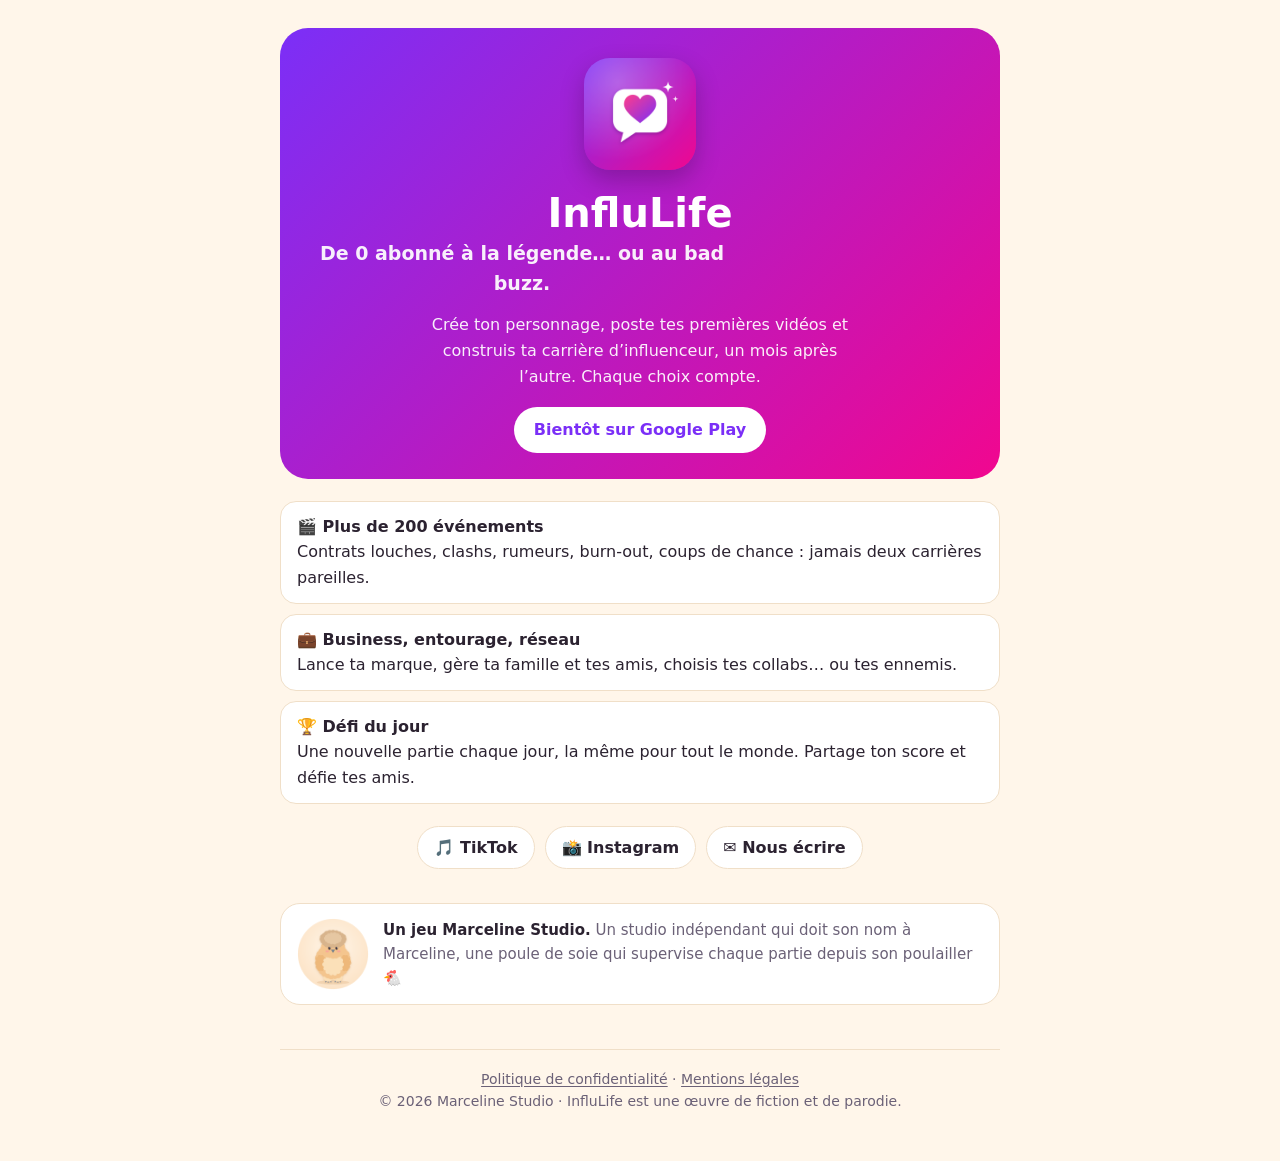
==== index.html @ 02477ced "Site Marceline Studio : accueil InfluLife, confidentialité, mentions légales, app-ads.txt Co-Authore" ====
<!DOCTYPE html>
<html lang="fr">
<head>
<meta charset="utf-8">
<meta name="viewport" content="width=device-width, initial-scale=1">
<title>InfluLife — deviens influenceur (ou pas) · Marceline Studio</title>
<meta name="description" content="InfluLife, le jeu où tu vis la carrière d’un influenceur : de ton premier abonné jusqu’à la gloire… ou jusqu’au bad buzz. Bientôt sur Google Play.">
<link rel="icon" href="img/influlife.png">
<link rel="stylesheet" href="style.css">
<style>
.hero2{background:var(--grad);color:#fff;border-radius:28px;padding:30px 22px 26px;text-align:center}
.hero2 img{width:112px;height:112px;border-radius:26px;box-shadow:0 10px 24px rgba(0,0,0,.22)}
.hero2 h1{font-size:40px;margin:14px 0 4px;line-height:1.05}
.hero2 .tag{font-size:19px;font-weight:700;margin:0 0 14px}
.hero2 p{opacity:.93;margin:0 auto 18px;max-width:440px}
.cta{display:inline-block;background:#fff;color:#7b2ff7;font-weight:800;border-radius:99px;padding:10px 20px}
.feat{display:grid;gap:10px;margin:22px 0}
.feat div{background:var(--card);border:1px solid var(--line);border-radius:16px;padding:12px 16px}
.feat b{display:block}
.studio{display:flex;gap:14px;align-items:center;margin-top:34px;background:var(--card);border:1px solid var(--line);border-radius:20px;padding:14px 16px}
.studio img{width:72px;height:72px;border-radius:50%;flex-shrink:0}
.studio p{margin:0;color:var(--soft);font-size:15px}
.studio b{color:var(--ink)}
</style>
</head>
<body>
<div class="wrap">
  <section class="hero2">
    <img src="img/influlife.png" alt="Icône du jeu InfluLife">
    <h1>InfluLife</h1>
    <p class="tag">De 0 abonné à la légende… ou au bad buzz.</p>
    <p>Crée ton personnage, poste tes premières vidéos et construis ta carrière d’influenceur, un mois après l’autre. Chaque choix compte.</p>
    <span class="cta">Bientôt sur Google Play</span>
  </section>

  <div class="feat">
    <div><b>🎬 Plus de 200 événements</b>Contrats louches, clashs, rumeurs, burn-out, coups de chance : jamais deux carrières pareilles.</div>
    <div><b>💼 Business, entourage, réseau</b>Lance ta marque, gère ta famille et tes amis, choisis tes collabs… ou tes ennemis.</div>
    <div><b>🏆 Défi du jour</b>Une nouvelle partie chaque jour, la même pour tout le monde. Partage ton score et défie tes amis.</div>
  </div>

  <div class="links">
    <a href="https://www.tiktok.com/@marceline_studio">🎵 TikTok</a>
    <a href="https://www.instagram.com/marceline_studio_officiel">📸 Instagram</a>
    <a href="mailto:marcelinestudio@outlook.fr">✉️ Nous écrire</a>
  </div>

  <div class="studio">
    <img src="img/marceline.png" alt="Marceline, la mascotte du studio">
    <p><b>Un jeu Marceline Studio.</b> Un studio indépendant qui doit son nom à Marceline, une poule de soie qui supervise chaque partie depuis son poulailler 🐔</p>
  </div>

  <footer class="site">
    <a href="confidentialite.html">Politique de confidentialité</a> ·
    <a href="mentions-legales.html">Mentions légales</a><br>
    © 2026 Marceline Studio · InfluLife est une œuvre de fiction et de parodie.
  </footer>
</div>
</body>
</html>
---- style.css ----
:root{--ink:#2b2230;--soft:#6b6177;--bg:#fff6ea;--card:#fff;--line:#f0dfc8;--accent:#c2621c;--grad:linear-gradient(135deg,#7b2ff7,#f1078f)}
*{box-sizing:border-box}
html{-webkit-text-size-adjust:100%}
body{margin:0;background:var(--bg);color:var(--ink);font:16px/1.6 system-ui,-apple-system,"Segoe UI",Roboto,Ubuntu,sans-serif}
a{color:var(--accent);text-underline-offset:2px}
.wrap{max-width:760px;margin:0 auto;padding:28px 20px 48px}
header.site{display:flex;align-items:center;gap:12px;margin-bottom:28px}
header.site img{width:44px;height:44px;border-radius:50%}
header.site a{color:var(--ink);text-decoration:none;font-weight:800;font-size:18px}
.hero{text-align:center;padding:12px 0 8px}
.hero img{width:180px;height:180px;border-radius:50%;box-shadow:0 10px 30px rgba(185,119,47,.25)}
.hero h1{font-size:34px;line-height:1.15;margin:18px 0 6px}
.hero p{color:var(--soft);margin:0 auto;max-width:460px}
.game{display:flex;gap:16px;align-items:center;background:var(--grad);color:#fff;border-radius:22px;padding:18px;margin:32px 0 14px}
.game img{width:84px;height:84px;border-radius:20px;flex-shrink:0;box-shadow:0 6px 16px rgba(0,0,0,.18)}
.game h2{margin:0 0 2px;font-size:22px}
.game p{margin:0;opacity:.92}
.badge{display:inline-block;margin-top:8px;background:rgba(255,255,255,.22);padding:3px 10px;border-radius:99px;font-size:13px;font-weight:700}
.links{display:flex;flex-wrap:wrap;gap:10px;justify-content:center;margin:22px 0}
.links a{background:var(--card);border:1px solid var(--line);border-radius:99px;padding:8px 16px;text-decoration:none;color:var(--ink);font-weight:700}
article h1{font-size:28px;line-height:1.2;margin:0 0 4px}
article .date{color:var(--soft);margin:0 0 24px}
article h2{font-size:20px;margin:30px 0 8px}
article .box{background:var(--card);border:1px solid var(--line);border-radius:16px;padding:14px 18px}
article ul{padding-left:20px}
footer.site{margin-top:44px;padding-top:18px;border-top:1px solid var(--line);color:var(--soft);font-size:14px;text-align:center}
footer.site a{color:var(--soft)}
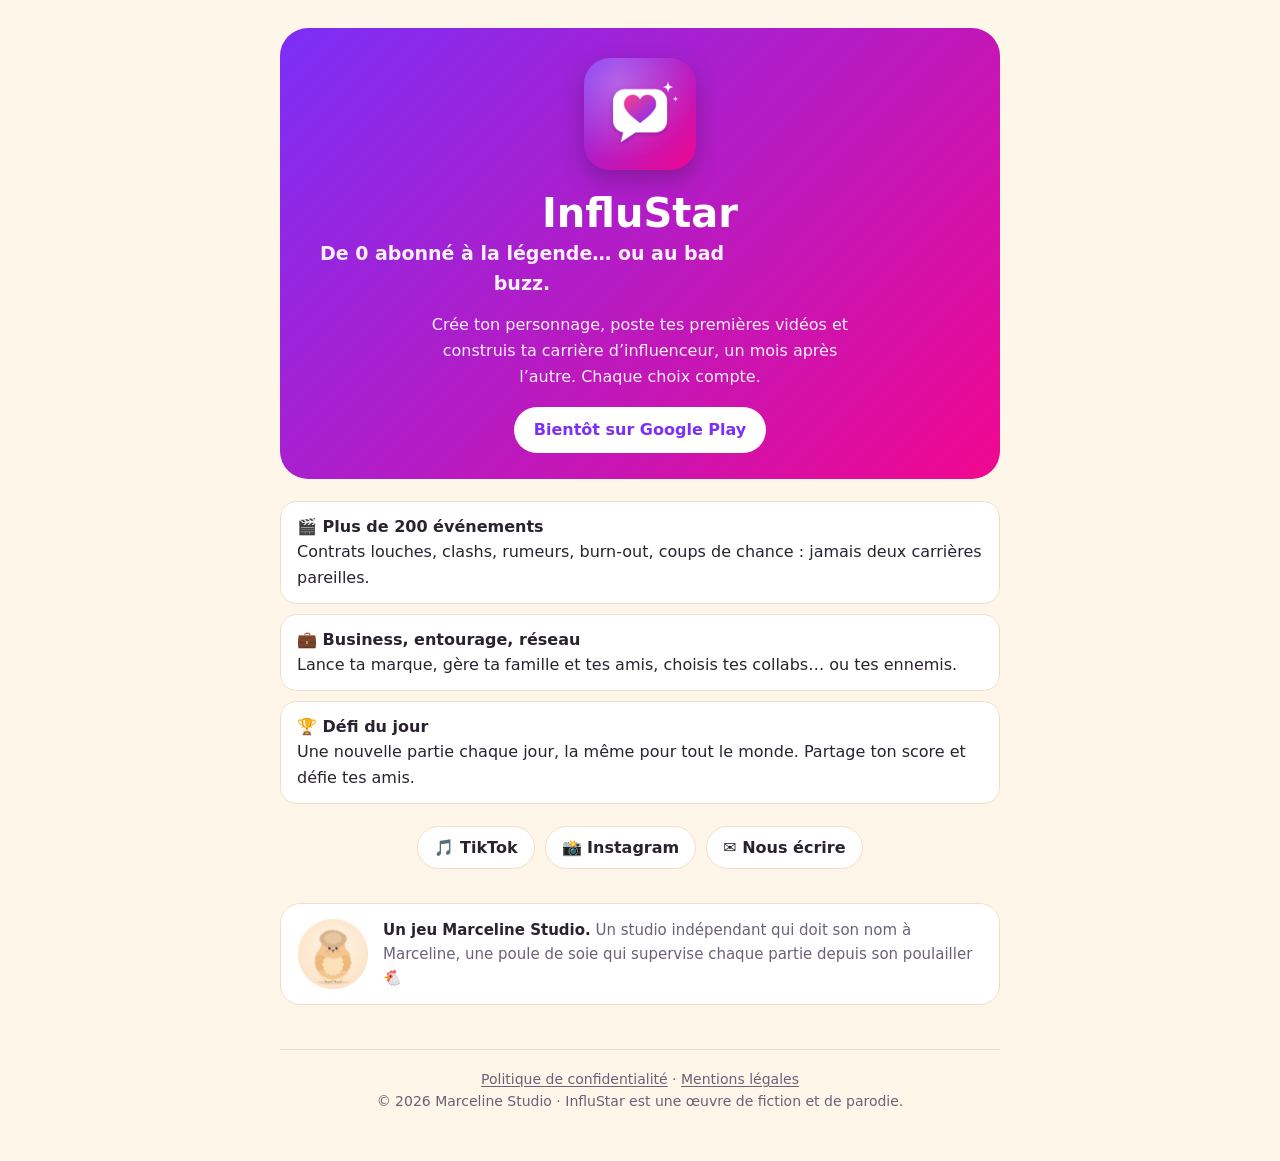
==== commit 4ce6b8ca: "Le jeu s'appelle désormais InfluStar Co-Authored-By: Claude Opus 5.5 <noreply@anthropic.com> Claude-" ====
--- a/index.html
+++ b/index.html
@@ -3,9 +3,9 @@
 <head>
 <meta charset="utf-8">
 <meta name="viewport" content="width=device-width, initial-scale=1">
-<title>InfluLife — deviens influenceur (ou pas) · Marceline Studio</title>
-<meta name="description" content="InfluLife, le jeu où tu vis la carrière d’un influenceur : de ton premier abonné jusqu’à la gloire… ou jusqu’au bad buzz. Bientôt sur Google Play.">
-<link rel="icon" href="img/influlife.png">
+<title>InfluStar — deviens influenceur (ou pas) · Marceline Studio</title>
+<meta name="description" content="InfluStar, le jeu où tu vis la carrière d’un influenceur : de ton premier abonné jusqu’à la gloire… ou jusqu’au bad buzz. Bientôt sur Google Play.">
+<link rel="icon" href="img/influstar.png">
 <link rel="stylesheet" href="style.css">
 <style>
 .hero2{background:var(--grad);color:#fff;border-radius:28px;padding:30px 22px 26px;text-align:center}
@@ -26,8 +26,8 @@
 <body>
 <div class="wrap">
   <section class="hero2">
-    <img src="img/influlife.png" alt="Icône du jeu InfluLife">
-    <h1>InfluLife</h1>
+    <img src="img/influstar.png" alt="Icône du jeu InfluStar">
+    <h1>InfluStar</h1>
     <p class="tag">De 0 abonné à la légende… ou au bad buzz.</p>
     <p>Crée ton personnage, poste tes premières vidéos et construis ta carrière d’influenceur, un mois après l’autre. Chaque choix compte.</p>
     <span class="cta">Bientôt sur Google Play</span>
@@ -53,7 +53,7 @@
   <footer class="site">
     <a href="confidentialite.html">Politique de confidentialité</a> ·
     <a href="mentions-legales.html">Mentions légales</a><br>
-    © 2026 Marceline Studio · InfluLife est une œuvre de fiction et de parodie.
+    © 2026 Marceline Studio · InfluStar est une œuvre de fiction et de parodie.
   </footer>
 </div>
 </body>
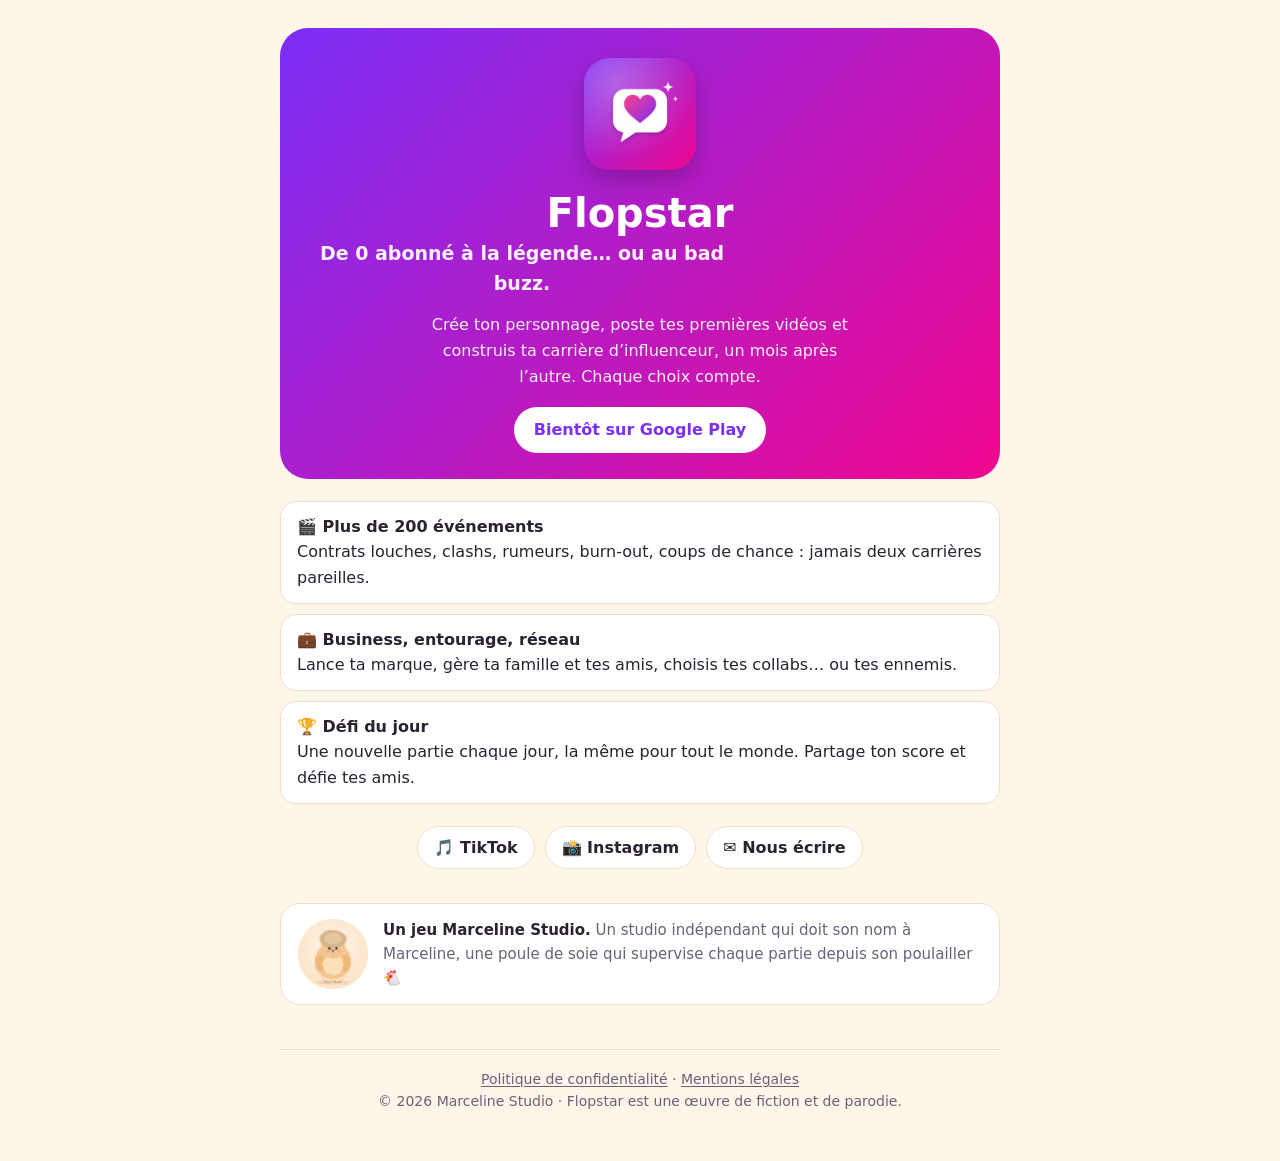
==== commit da92828d: "Le jeu s'appelle désormais Flopstar Co-Authored-By: Claude Opus 5.5 <noreply@anthropic.com> Claude-S" ====
--- a/index.html
+++ b/index.html
@@ -3,9 +3,9 @@
 <head>
 <meta charset="utf-8">
 <meta name="viewport" content="width=device-width, initial-scale=1">
-<title>InfluStar — deviens influenceur (ou pas) · Marceline Studio</title>
-<meta name="description" content="InfluStar, le jeu où tu vis la carrière d’un influenceur : de ton premier abonné jusqu’à la gloire… ou jusqu’au bad buzz. Bientôt sur Google Play.">
-<link rel="icon" href="img/influstar.png">
+<title>Flopstar — deviens influenceur (ou pas) · Marceline Studio</title>
+<meta name="description" content="Flopstar, le jeu où tu vis la carrière d’un influenceur : de ton premier abonné jusqu’à la gloire… ou jusqu’au bad buzz. Bientôt sur Google Play.">
+<link rel="icon" href="img/flopstar.png">
 <link rel="stylesheet" href="style.css">
 <style>
 .hero2{background:var(--grad);color:#fff;border-radius:28px;padding:30px 22px 26px;text-align:center}
@@ -26,8 +26,8 @@
 <body>
 <div class="wrap">
   <section class="hero2">
-    <img src="img/influstar.png" alt="Icône du jeu InfluStar">
-    <h1>InfluStar</h1>
+    <img src="img/flopstar.png" alt="Icône du jeu Flopstar">
+    <h1>Flopstar</h1>
     <p class="tag">De 0 abonné à la légende… ou au bad buzz.</p>
     <p>Crée ton personnage, poste tes premières vidéos et construis ta carrière d’influenceur, un mois après l’autre. Chaque choix compte.</p>
     <span class="cta">Bientôt sur Google Play</span>
@@ -53,7 +53,7 @@
   <footer class="site">
     <a href="confidentialite.html">Politique de confidentialité</a> ·
     <a href="mentions-legales.html">Mentions légales</a><br>
-    © 2026 Marceline Studio · InfluStar est une œuvre de fiction et de parodie.
+    © 2026 Marceline Studio · Flopstar est une œuvre de fiction et de parodie.
   </footer>
 </div>
 </body>
